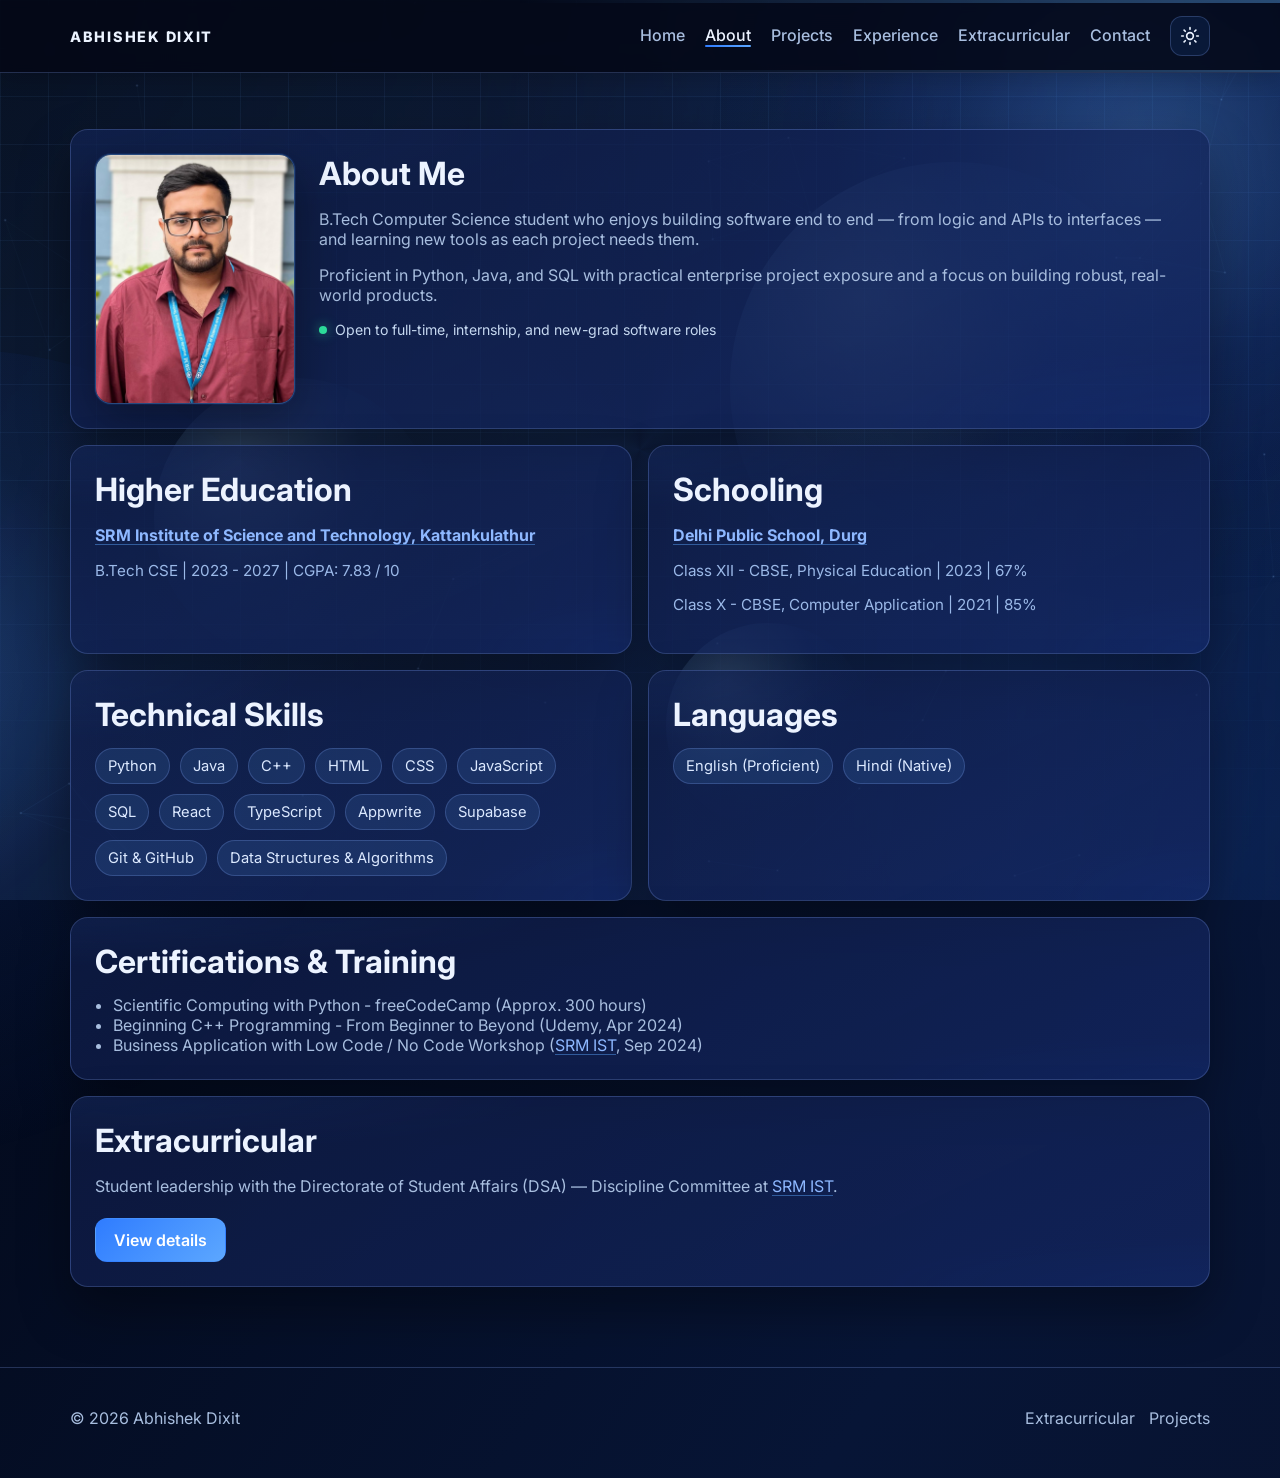
==== about.html @ 919ab6fd "Initial commit: portfolio site" ====
<!DOCTYPE html>
<html lang="en" data-theme="dark">
  <head>
    <meta charset="UTF-8" />
    <meta name="viewport" content="width=device-width, initial-scale=1.0" />
    <title>ABHISHEK DIXIT</title>
    <link rel="preconnect" href="https://fonts.googleapis.com" />
    <link rel="preconnect" href="https://fonts.gstatic.com" crossorigin />
    <link
      href="https://fonts.googleapis.com/css2?family=Inter:wght@400;500;600;700;800&display=swap"
      rel="stylesheet"
    />
    <link rel="stylesheet" href="styles.css" />
    <script>
      (function () {
        try {
          var t = localStorage.getItem("portfolio-theme");
          if (t === "light" || t === "dark") {
            document.documentElement.setAttribute("data-theme", t);
          } else {
            document.documentElement.setAttribute("data-theme", "dark");
          }
        } catch (e) {
          document.documentElement.setAttribute("data-theme", "dark");
        }
      })();
    </script>
  </head>
  <body>
    <div class="fx-backdrop" id="fxBackdrop" aria-hidden="true">
      <div class="fx-aurora" aria-hidden="true"></div>
      <div class="fx-mesh-conic" aria-hidden="true"></div>
      <div class="fx-orb-decor fx-orb-decor--1" aria-hidden="true"></div>
      <div class="fx-orb-decor fx-orb-decor--2" aria-hidden="true"></div>
      <div class="fx-orb-decor fx-orb-decor--3" aria-hidden="true"></div>
      <canvas class="fx-canvas" id="fxCanvas" width="1" height="1"></canvas>
    </div>
    <header class="site-header">
      <div class="container nav-wrap">
        <a class="brand" href="index.html">ABHISHEK DIXIT</a>
        <nav class="nav" id="navMenu">
          <a href="index.html">Home</a>
          <a class="active" href="about.html">About</a>
          <a href="projects.html">Projects</a>
          <a href="experience.html">Experience</a>
          <a href="extracurricular.html">Extracurricular</a>
          <a href="contact.html">Contact</a>
        </nav>
        <div class="header-end">
          <button
            class="theme-toggle"
            id="themeToggle"
            type="button"
            title="Light or dark theme"
            aria-label="Switch to light mode"
          >
            <span class="theme-icon theme-icon--sun" aria-hidden="true"
              ><svg
                width="20"
                height="20"
                viewBox="0 0 24 24"
                fill="none"
                stroke="currentColor"
                stroke-width="2"
                stroke-linecap="round"
                stroke-linejoin="round"
              >
                <circle cx="12" cy="12" r="4" />
                <path
                  d="M12 2v2M12 20v2M4.93 4.93l1.41 1.41M17.66 17.66l1.41 1.41M2 12h2M20 12h2M4.93 19.07l1.41-1.41M17.66 6.34l1.41-1.41"
                />
              </svg
            ></span>
            <span class="theme-icon theme-icon--moon" aria-hidden="true"
              ><svg
                width="20"
                height="20"
                viewBox="0 0 24 24"
                fill="none"
                stroke="currentColor"
                stroke-width="2"
                stroke-linecap="round"
                stroke-linejoin="round"
              >
                <path d="M21 12.79A9 9 0 1 1 11.21 3 7 7 0 0 0 21 12.79z" />
              </svg
            ></span>
          </button>
          <button class="menu-toggle" id="menuToggle" aria-label="Toggle navigation">
            <span></span><span></span><span></span>
          </button>
        </div>
      </div>
    </header>

    <main class="page">
      <section class="container stack">
        <article class="card about-lead">
          <div class="about-with-photo">
            <div class="profile-wrap" title="Abhishek Dixit">
              <img
                src="profile.jpg"
                width="400"
                height="480"
                alt="Abhishek Dixit — B.Tech CSE, SRM IST"
                class="profile-photo"
                loading="lazy"
                decoding="async"
              />
            </div>
            <div>
              <h1 class="section-title">About Me</h1>
              <p class="muted">
                B.Tech Computer Science student who enjoys building software end to end — from
                logic and APIs to interfaces — and learning new tools as each project needs them.
              </p>
              <p class="muted">
                Proficient in Python, Java, and SQL with practical enterprise project
                exposure and a focus on building robust, real-world products.
              </p>
              <p class="status-line status-line--spaced">
                <span class="status-dot" aria-hidden="true"></span>
                Open to full-time, internship, and new-grad software roles
              </p>
            </div>
          </div>
        </article>

        <div class="grid-2">
          <article class="card">
            <h2 class="section-title">Higher Education</h2>
            <p>
              <strong>
                <a
                  class="ext-link"
                  href="https://www.srmist.edu.in/"
                  target="_blank"
                  rel="noopener noreferrer"
                  >SRM Institute of Science and Technology, Kattankulathur</a
                >
              </strong>
            </p>
            <p class="meta">B.Tech CSE | 2023 - 2027 | CGPA: 7.83 / 10</p>
          </article>

          <article class="card">
            <h2 class="section-title">Schooling</h2>
            <p>
              <strong>
                <a
                  class="ext-link"
                  href="https://www.dpsdurg.edu.in/"
                  target="_blank"
                  rel="noopener noreferrer"
                  >Delhi Public School, Durg</a
                >
              </strong>
            </p>
            <p class="meta">Class XII - CBSE, Physical Education | 2023 | 67%</p>
            <p class="meta">Class X - CBSE, Computer Application | 2021 | 85%</p>
          </article>
        </div>

        <div class="grid-2">
          <article class="card">
            <h2 class="section-title">Technical Skills</h2>
            <div class="chip-row">
              <span class="chip">Python</span>
              <span class="chip">Java</span>
              <span class="chip">C++</span>
              <span class="chip">HTML</span>
              <span class="chip">CSS</span>
              <span class="chip">JavaScript</span>
              <span class="chip">SQL</span>
              <span class="chip">React</span>
              <span class="chip">TypeScript</span>
              <span class="chip">Appwrite</span>
              <span class="chip">Supabase</span>
              <span class="chip">Git & GitHub</span>
              <span class="chip">Data Structures & Algorithms</span>
            </div>
          </article>

          <article class="card">
            <h2 class="section-title">Languages</h2>
            <div class="chip-row">
              <span class="chip">English (Proficient)</span>
              <span class="chip">Hindi (Native)</span>
            </div>
          </article>
        </div>

        <article class="card">
          <h2 class="section-title">Certifications & Training</h2>
          <ul class="list">
            <li>Scientific Computing with Python - freeCodeCamp (Approx. 300 hours)</li>
            <li>Beginning C++ Programming - From Beginner to Beyond (Udemy, Apr 2024)</li>
            <li>
              Business Application with Low Code / No Code Workshop (<a
                class="ext-link"
                href="https://www.srmist.edu.in/"
                target="_blank"
                rel="noopener noreferrer"
                >SRM IST</a
              >, Sep 2024)
            </li>
          </ul>
        </article>

        <article class="card">
          <h2 class="section-title">Extracurricular</h2>
          <p class="muted">
            Student leadership with the Directorate of Student Affairs (DSA) — Discipline Committee at
            <a
              class="ext-link"
              href="https://www.srmist.edu.in/"
              target="_blank"
              rel="noopener noreferrer"
              >SRM IST</a
            >.
          </p>
          <div class="cta">
            <a class="btn btn-primary" href="extracurricular.html">View details</a>
          </div>
        </article>
      </section>
    </main>

    <footer class="site-footer">
      <div class="container footer-wrap">
        <p class="muted">© <span id="year"></span> Abhishek Dixit</p>
        <div class="footer-links">
          <a href="extracurricular.html">Extracurricular</a>
          <a href="projects.html">Projects</a>
        </div>
      </div>
    </footer>
    <script src="script.js"></script>
  </body>
</html>
---- styles.css ----
:root {
  color-scheme: dark;
  --bg: #040816;
  --bg-2: #08112b;
  --surface: rgba(15, 28, 70, 0.7);
  --surface-2: rgba(21, 40, 100, 0.72);
  --primary: #2f7cff;
  --primary-2: #5ca7ff;
  --text: #ecf3ff;
  --muted: #a8bedf;
  --line: rgba(137, 170, 255, 0.24);
  --shadow: 0 24px 50px rgba(0, 0, 0, 0.35);
  /* Opaque enough that we can use a lighter backdrop blur (cheaper while scrolling) */
  --header-bg: rgba(4, 8, 22, 0.86);
  --nav-menu-bg: rgba(7, 14, 35, 0.98);
  --input-bg: rgba(7, 15, 36, 0.75);
  --ext-link: #8eb8ff;
  --ext-link-hover: #d0e4ff;
  --btn-ghost: #dbe8ff;
}

* {
  box-sizing: border-box;
}

html,
body {
  margin: 0;
  padding: 0;
}

html {
  min-height: 100%;
  background: linear-gradient(
    125deg,
    #01040e,
    #071536,
    #0a0f24,
    #0e2a5c,
    #06081a,
    #0c1f4a
  );
  background-size: 400% 400%;
  animation: bgGradientFlow 20s ease-in-out infinite;
  transition: background 0.45s ease, background-size 0.45s ease;
}

@keyframes bgGradientFlow {
  0%,
  100% {
    background-position: 0% 30%;
  }
  25% {
    background-position: 100% 50%;
  }
  50% {
    background-position: 80% 100%;
  }
  75% {
    background-position: 20% 0%;
  }
}

/* Secondary floating “light” — bottom / left (deep space glow) */
html::before {
  content: "";
  position: fixed;
  width: min(95vw, 820px);
  height: min(95vw, 820px);
  left: -35%;
  bottom: -30%;
  border-radius: 50%;
  background: radial-gradient(
    circle at 40% 40%,
    rgba(64, 140, 255, 0.35) 0%,
    rgba(30, 80, 200, 0.1) 35%,
    transparent 70%
  );
  pointer-events: none;
  z-index: 0;
  animation: floatBlobA 19s ease-in-out infinite, blobPulseA 6s ease-in-out infinite;
}

@keyframes floatBlobA {
  0%,
  100% {
    transform: translate(0, 0) scale(1);
  }
  50% {
    transform: translate(6%, -5%) scale(1.08);
  }
}

@keyframes blobPulseA {
  0%,
  100% {
    opacity: 0.9;
  }
  50% {
    opacity: 1;
  }
}

/* Thin animated accent line (tech / “energy” pass) */
html::after {
  content: "";
  position: fixed;
  left: 0;
  right: 0;
  top: 0;
  height: 3px;
  z-index: 0;
  pointer-events: none;
  background: linear-gradient(
    90deg,
    transparent 0%,
    rgba(92, 167, 255, 0) 20%,
    rgba(100, 180, 255, 0.55) 50%,
    rgba(92, 167, 255, 0) 80%,
    transparent 100%
  );
  background-size: 200% 100%;
  animation: energySweep 4.5s ease-in-out infinite;
  opacity: 0.7;
  filter: blur(0.5px);
}

@keyframes energySweep {
  0%,
  100% {
    background-position: 200% 0;
    opacity: 0.3;
  }
  50% {
    background-position: -200% 0;
    opacity: 0.85;
  }
}

body {
  position: relative;
  z-index: 0;
  font-family: Inter, -apple-system, BlinkMacSystemFont, "Segoe UI", sans-serif;
  color: var(--text);
  /* Transparent so <html> gradient + orbs read through */
  background: transparent;
  min-height: 100vh;
  overflow-x: hidden;
}

/* —— Advanced background stack (under content) —— */
.fx-backdrop {
  --parallax-x: 0;
  --parallax-y: 0;
  position: fixed;
  inset: 0;
  z-index: 0;
  pointer-events: none;
  overflow: hidden;
  contain: strict;
  transform: translate3d(0, 0, 0);
}

/* Slow rotating conic “radar / mesh” */
.fx-mesh-conic {
  position: absolute;
  inset: -30%;
  background: conic-gradient(
    from 0deg at 50% 50%,
    transparent 0deg,
    rgba(50, 120, 255, 0.04) 40deg,
    transparent 80deg,
    rgba(30, 90, 200, 0.06) 120deg,
    transparent 200deg,
    rgba(60, 140, 255, 0.05) 280deg,
    transparent 360deg
  );
  animation: conicMeshSpin 32s linear infinite, meshOpacity 12s ease-in-out infinite;
  filter: blur(0.5px);
  mix-blend-mode: screen;
  transform: translate(
      calc(var(--parallax-x, 0) * 22px),
      calc(var(--parallax-y, 0) * 16px)
    )
    rotate(0deg);
  transform-origin: 50% 50%;
}

@keyframes conicMeshSpin {
  0% {
    transform: translate(
        calc(var(--parallax-x, 0) * 22px),
        calc(var(--parallax-y, 0) * 16px)
      )
      rotate(0deg);
  }
  100% {
    transform: translate(
        calc(var(--parallax-x, 0) * 22px),
        calc(var(--parallax-y, 0) * 16px)
      )
      rotate(360deg);
  }
}

@keyframes meshOpacity {
  0%,
  100% {
    opacity: 0.55;
  }
  50% {
    opacity: 0.9;
  }
}

/* Wavy “aurora” bands (multi-layer) */
.fx-aurora {
  position: absolute;
  inset: -5%;
  background: linear-gradient(
      95deg,
      transparent 0%,
      rgba(20, 60, 150, 0) 20%,
      rgba(50, 110, 255, 0.12) 40%,
      rgba(20, 90, 220, 0.08) 50%,
      rgba(30, 100, 200, 0) 80%,
      transparent 100%
    ),
    linear-gradient(
      -60deg,
      rgba(0, 40, 100, 0) 0%,
      rgba(100, 160, 255, 0.1) 45%,
      rgba(0, 0, 0, 0) 100%
    );
  background-size: 200% 200%, 150% 150%;
  background-position: 0% 50%, 100% 50%;
  mix-blend-mode: screen;
  filter: blur(1.2px);
  transform: translate(
    calc(var(--parallax-x, 0) * 14px),
    calc(var(--parallax-y, 0) * 20px)
  );
  animation: auroraWaves 20s ease-in-out infinite, auroraBreathe 12s ease-in-out infinite;
}

@keyframes auroraWaves {
  0%,
  100% {
    background-position: 0% 40%, 100% 60%;
    opacity: 0.35;
  }
  33% {
    background-position: 80% 20%, 20% 80%;
    opacity: 0.7;
  }
  66% {
    background-position: 15% 75%, 90% 25%;
    opacity: 0.5;
  }
}

@keyframes auroraBreathe {
  0%,
  100% {
    filter: blur(1.1px) hue-rotate(0deg);
  }
  50% {
    filter: blur(1.5px) hue-rotate(6deg);
  }
}

/* Extra floating orbs (decoration, independent timing) */
.fx-orb-decor {
  position: absolute;
  border-radius: 50%;
  background: radial-gradient(
    circle at 30% 30%,
    rgba(150, 200, 255, 0.25) 0%,
    rgba(50, 100, 200, 0.06) 45%,
    transparent 70%
  );
  filter: blur(0.3px);
  mix-blend-mode: screen;
}

.fx-orb-decor--1 {
  width: 35vmax;
  height: 35vmax;
  right: 8%;
  top: 18%;
  animation: orb1Path 18s ease-in-out infinite, orb1Pulse 5s ease-in-out infinite;
}

.fx-orb-decor--2 {
  width: 22vmax;
  height: 22vmax;
  left: 12%;
  top: 42%;
  animation: orb2Path 24s ease-in-out infinite reverse, orb1Pulse 7s ease-in-out infinite 0.5s;
}

.fx-orb-decor--3 {
  width: 16vmax;
  height: 16vmax;
  right: 32%;
  bottom: 8%;
  animation: orb3Path 20s ease-in-out infinite, orb1Pulse 4.5s ease-in-out infinite 1s;
}

@keyframes orb1Path {
  0%,
  100% {
    transform: translate(
        calc(var(--parallax-x, 0) * 25px + 0px),
        calc(var(--parallax-y, 0) * 18px + 0px)
      )
      scale(1);
  }
  25% {
    transform: translate(
        calc(var(--parallax-x, 0) * 25px + 4%),
        calc(var(--parallax-y, 0) * 18px + -2%)
      )
      scale(1.04);
  }
  50% {
    transform: translate(
        calc(var(--parallax-x, 0) * 25px + 2%),
        calc(var(--parallax-y, 0) * 18px + 3%)
      )
      scale(0.97);
  }
  75% {
    transform: translate(
        calc(var(--parallax-x, 0) * 25px + -3%),
        calc(var(--parallax-y, 0) * 18px + 1%)
      )
      scale(1.02);
  }
}

@keyframes orb2Path {
  0%,
  100% {
    transform: translate(
        calc(var(--parallax-x, 0) * 20px + 0px),
        calc(var(--parallax-y, 0) * 15px + 0px)
      );
  }
  50% {
    transform: translate(
        calc(var(--parallax-x, 0) * 20px + 5%),
        calc(var(--parallax-y, 0) * 15px + 4%)
      );
  }
}

@keyframes orb3Path {
  0%,
  100% {
    transform: translate(
        calc(var(--parallax-x, 0) * 16px + 0px),
        calc(var(--parallax-y, 0) * 20px + 0px)
      );
  }
  33% {
    transform: translate(
        calc(var(--parallax-x, 0) * 16px - 2%),
        calc(var(--parallax-y, 0) * 20px - 2%)
      );
  }
  66% {
    transform: translate(
        calc(var(--parallax-x, 0) * 16px + 1%),
        calc(var(--parallax-y, 0) * 20px + 2%)
      );
  }
}

@keyframes orb1Pulse {
  0%,
  100% {
    opacity: 0.55;
  }
  50% {
    opacity: 0.9;
  }
}

/* Canvas: particle network (driven by JS) */
.fx-canvas {
  position: absolute;
  inset: 0;
  width: 100%;
  height: 100%;
  z-index: 1;
  opacity: 0.5;
  mix-blend-mode: screen;
  transform: translateZ(0);
}

/* Moving technical grid (visible drift) */
body::before {
  content: "";
  position: fixed;
  inset: 0;
  background-image: linear-gradient(rgba(100, 170, 255, 0.07) 1px, transparent 1px),
    linear-gradient(90deg, rgba(100, 170, 255, 0.07) 1px, transparent 1px);
  background-size: 48px 48px;
  background-position: 0 0, 0 0;
  mask-image: linear-gradient(180deg, #000 0%, rgba(0, 0, 0, 0.85) 50%, transparent 100%);
  pointer-events: none;
  z-index: 0;
  animation: gridDrift 30s linear infinite;
}

@keyframes gridDrift {
  0% {
    background-position: 0 0, 0 0;
  }
  100% {
    background-position: 48px 48px, 48px 48px;
  }
}

/* Top-right “studio” light — stronger, slower float */
body::after {
  content: "";
  position: fixed;
  width: min(100vmin, 920px);
  height: min(100vmin, 920px);
  border-radius: 50%;
  background: radial-gradient(
    circle,
    rgba(100, 170, 255, 0.28) 0%,
    rgba(50, 100, 200, 0.12) 32%,
    rgba(20, 40, 100, 0.04) 50%,
    transparent 70%
  );
  top: -32%;
  right: -25%;
  pointer-events: none;
  z-index: 0;
  animation: topRightGlow 22s ease-in-out infinite;
}

/* Single keyframe: movement + scale + light color drift (no transform conflict) */
@keyframes topRightGlow {
  0%,
  100% {
    transform: translate(0, 0) scale(1) rotate(0deg);
    filter: blur(0) hue-rotate(0deg);
  }
  35% {
    transform: translate(-4%, 3%) scale(1.05) rotate(0.8deg);
    filter: blur(0.5px) hue-rotate(4deg);
  }
  70% {
    transform: translate(2%, -2%) scale(0.97) rotate(-0.4deg);
    filter: blur(0) hue-rotate(-2deg);
  }
}

a {
  color: inherit;
  text-decoration: none;
}

a.ext-link {
  color: var(--ext-link);
  text-decoration: underline;
  text-decoration-color: rgba(92, 167, 255, 0.45);
  text-underline-offset: 3px;
  text-decoration-thickness: 1px;
  transition: color 0.2s ease, text-decoration-color 0.2s ease, box-shadow 0.2s ease;
  border-radius: 2px;
}

a.ext-link:hover {
  color: var(--ext-link-hover);
  text-decoration-color: rgba(120, 190, 255, 0.85);
  box-shadow: 0 0 20px rgba(47, 124, 255, 0.15);
}

a.ext-link:focus-visible {
  outline: 2px solid var(--primary-2);
  outline-offset: 2px;
}

.container {
  position: relative;
  z-index: 1;
  width: min(1140px, 92%);
  margin: 0 auto;
}

.site-header {
  position: sticky;
  top: 0;
  z-index: 100;
  background: var(--header-bg);
  -webkit-backdrop-filter: blur(6px) saturate(1.1);
  backdrop-filter: blur(6px) saturate(1.1);
  border-bottom: 1px solid var(--line);
  box-shadow: 0 4px 24px rgba(0, 0, 0, 0.2);
  overflow: hidden;
}

.site-header::after {
  content: "";
  position: absolute;
  left: 0;
  right: 0;
  bottom: 0;
  height: 2px;
  pointer-events: none;
  background: linear-gradient(
    90deg,
    transparent,
    rgba(92, 167, 255, 0),
    rgba(100, 180, 255, 0.5),
    rgba(92, 167, 255, 0),
    transparent
  );
  background-size: 200% 100%;
  background-position: 0% 0;
  animation: headerEdgeSweep 5.2s ease-in-out infinite, headerEdgeTwinkle 3.5s ease-in-out infinite;
  opacity: 0.7;
  filter: blur(0.35px);
}

@keyframes headerEdgeSweep {
  0%,
  100% {
    background-position: 120% 0;
  }
  50% {
    background-position: -120% 0;
  }
}

@keyframes headerEdgeTwinkle {
  0%,
  100% {
    opacity: 0.35;
  }
  50% {
    opacity: 0.9;
  }
}

.nav-wrap {
  min-height: 72px;
  display: flex;
  align-items: center;
  justify-content: space-between;
  gap: 16px;
  position: relative;
  z-index: 1;
}

.header-end {
  display: flex;
  align-items: center;
  gap: 4px;
  flex-shrink: 0;
}

.brand {
  font-weight: 800;
  letter-spacing: 0.12em;
  font-size: 0.9rem;
}

.brand span {
  color: var(--primary-2);
}

.nav {
  display: flex;
  align-items: center;
  gap: 20px;
  flex: 1;
  min-width: 0;
  justify-content: flex-end;
  margin-right: 4px;
}

.nav a {
  position: relative;
  color: var(--muted);
  font-weight: 500;
  padding-bottom: 2px;
  transition: color 0.25s ease;
}

.nav a::after {
  content: "";
  position: absolute;
  left: 0;
  right: 0;
  bottom: 0;
  height: 2px;
  border-radius: 1px;
  background: linear-gradient(90deg, var(--primary), var(--primary-2));
  transform: scaleX(0);
  transform-origin: left;
  transition: transform 0.3s ease;
}

.nav a:hover,
.nav a.active {
  color: var(--text);
}

.nav a:hover::after,
.nav a.active::after {
  transform: scaleX(1);
}

.theme-toggle {
  display: flex;
  align-items: center;
  justify-content: center;
  width: 40px;
  height: 40px;
  padding: 0;
  border: 1px solid var(--line);
  border-radius: 12px;
  background: rgba(47, 124, 255, 0.1);
  color: var(--text);
  cursor: pointer;
  transition: transform 0.35s cubic-bezier(0.22, 1, 0.36, 1), border-color 0.2s ease,
    background 0.2s ease, box-shadow 0.2s ease;
  box-shadow: 0 0 0 0 rgba(47, 124, 255, 0);
  animation: themeHalo 5s ease-in-out infinite;
}

.theme-toggle:hover {
  border-color: rgba(92, 167, 255, 0.5);
  background: rgba(47, 124, 255, 0.2);
  transform: rotate(12deg) scale(1.04);
  box-shadow: 0 0 24px rgba(47, 124, 255, 0.18);
}

.theme-toggle:focus-visible {
  outline: 2px solid var(--primary-2);
  outline-offset: 2px;
}

.theme-toggle--spin {
  animation: themeHalo 5s ease-in-out infinite, themeClickSpin 0.45s ease;
}

@keyframes themeHalo {
  0%,
  100% {
    box-shadow: 0 0 0 0 rgba(47, 124, 255, 0.08);
  }
  50% {
    box-shadow: 0 0 20px 2px rgba(47, 124, 255, 0.2);
  }
}

@keyframes themeClickSpin {
  from {
    transform: rotate(0deg) scale(1.05);
  }
  to {
    transform: rotate(360deg) scale(1);
  }
}

.theme-icon {
  display: flex;
  line-height: 0;
  transition: transform 0.2s ease;
}

html[data-theme="dark"] .theme-icon--moon,
html[data-theme="light"] .theme-icon--sun {
  display: none;
}

html[data-theme="dark"] .theme-icon--sun,
html[data-theme="light"] .theme-icon--moon {
  display: flex;
}

.menu-toggle {
  display: none;
  border: 0;
  background: transparent;
  padding: 4px;
  cursor: pointer;
}

.menu-toggle span {
  display: block;
  width: 22px;
  height: 2px;
  margin: 4px 0;
  background: var(--text);
}

.btn {
  border: 1px solid transparent;
  border-radius: 12px;
  padding: 11px 18px;
  display: inline-flex;
  align-items: center;
  justify-content: center;
  font-weight: 600;
  transition: transform 0.2s ease, background 0.2s ease, border-color 0.2s ease;
}

.btn:hover {
  transform: translateY(-1px);
}

.btn-primary {
  position: relative;
  overflow: hidden;
  background: linear-gradient(135deg, var(--primary), var(--primary-2));
  color: #fff;
}

.btn-primary::after {
  content: "";
  position: absolute;
  inset: 0;
  background: linear-gradient(110deg, transparent 0%, rgba(255, 255, 255, 0.18) 50%, transparent 100%);
  transform: translateX(-100%);
  transition: transform 0.55s ease;
}

.btn-primary:hover::after {
  transform: translateX(100%);
}

.btn-primary:hover {
  filter: brightness(1.06);
}

.btn-ghost {
  border-color: var(--line);
  color: var(--btn-ghost);
  background: rgba(61, 108, 224, 0.1);
}

.btn-ghost:hover {
  border-color: #84b0ff;
}

.page {
  position: relative;
  z-index: 1;
  padding: 56px 0 80px;
  animation: pageEnter 0.8s cubic-bezier(0.22, 1, 0.36, 1) both;
}

@keyframes pageEnter {
  from {
    opacity: 0;
    transform: translateY(12px);
  }
  to {
    opacity: 1;
    transform: translateY(0);
  }
}

.hero {
  display: grid;
  grid-template-columns: 1.2fr 0.8fr;
  gap: 24px;
  align-items: stretch;
}

.card {
  position: relative;
  background: linear-gradient(155deg, var(--surface), var(--surface-2));
  border: 1px solid var(--line);
  border-radius: 18px;
  box-shadow: var(--shadow);
  padding: 24px;
  transition: transform 0.3s ease, box-shadow 0.3s ease, border-color 0.3s ease;
  isolation: isolate;
}

/* Moving inner light (layered, reads as “shimmer / depth” over time) */
.card::after {
  content: "";
  position: absolute;
  inset: 0;
  border-radius: inherit;
  z-index: 0;
  pointer-events: none;
  background: radial-gradient(ellipse 70% 50% at 0% 0%, rgba(100, 170, 255, 0.2), transparent 60%),
    radial-gradient(ellipse 55% 50% at 100% 100%, rgba(47, 124, 255, 0.12), transparent 55%);
  opacity: 0.55;
  mix-blend-mode: soft-light;
  animation: cardMood 16s ease-in-out infinite;
}

.card > * {
  position: relative;
  z-index: 1;
}

@keyframes cardMood {
  0%,
  100% {
    opacity: 0.3;
    transform: translate(0, 0) scale(1);
  }
  25% {
    opacity: 0.55;
    transform: translate(1.5%, -0.5%) scale(1.01);
  }
  50% {
    opacity: 0.45;
    transform: translate(-0.5%, 1.5%) scale(1.02);
  }
  75% {
    opacity: 0.5;
    transform: translate(1%, 0.5%) scale(1.01);
  }
}

.card:hover {
  transform: translateY(-2px);
  border-color: rgba(92, 167, 255, 0.45);
  box-shadow: var(--shadow), 0 0 40px rgba(47, 124, 255, 0.08);
}

.card-hero {
  overflow: hidden;
}

.hero-with-photo {
  position: relative;
  z-index: 1;
  display: grid;
  grid-template-columns: minmax(150px, 220px) 1fr;
  gap: 1.5rem;
  align-items: start;
}

.hero-text h1 {
  font-size: clamp(2.1rem, 4.8vw, 3.5rem);
  line-height: 1.1;
  margin: 10px 0 14px;
}

.profile-wrap {
  position: relative;
  width: 100%;
  max-width: 220px;
  margin: 0;
  border-radius: 16px;
  overflow: hidden;
  border: 1px solid rgba(92, 167, 255, 0.35);
  box-shadow: 0 16px 48px rgba(0, 0, 0, 0.35), 0 0 0 1px rgba(47, 124, 255, 0.12);
  aspect-ratio: 4 / 5;
  background: rgba(0, 0, 0, 0.2);
}

.profile-wrap--hero {
  max-width: 200px;
}

.profile-photo {
  width: 100%;
  height: 100%;
  object-fit: cover;
  object-position: 50% 12%;
  display: block;
}

.about-with-photo {
  display: grid;
  grid-template-columns: minmax(150px, 200px) 1fr;
  gap: 1.5rem;
  align-items: start;
}

.about-lead .section-title {
  margin-top: 0;
}

.card-hero::after {
  content: "";
  position: absolute;
  width: 200px;
  height: 200px;
  right: -40px;
  top: -40px;
  background: radial-gradient(circle, rgba(47, 124, 255, 0.2) 0%, transparent 70%);
  pointer-events: none;
}

.featured-project {
  border-color: rgba(92, 167, 255, 0.8);
  background: linear-gradient(145deg, rgba(26, 54, 131, 0.9), rgba(27, 65, 155, 0.72));
}

.project-tag {
  display: inline-block;
  margin: 0 0 10px;
  padding: 6px 10px;
  border-radius: 999px;
  font-size: 0.8rem;
  font-weight: 700;
  letter-spacing: 0.4px;
  text-transform: uppercase;
  color: #dff0ff;
  background: rgba(92, 167, 255, 0.25);
  border: 1px solid rgba(190, 221, 255, 0.35);
}

.eyebrow {
  color: #9cc2ff;
  font-weight: 600;
  letter-spacing: 0.3px;
}

.status-line {
  display: flex;
  align-items: center;
  gap: 8px;
  font-size: 0.88rem;
  color: #c5d8f0;
  margin: 0 0 6px;
}

.status-line--spaced {
  margin-top: 1rem;
}

.status-dot {
  width: 8px;
  height: 8px;
  border-radius: 50%;
  background: #2fe4a0;
  box-shadow: 0 0 12px rgba(47, 228, 160, 0.6);
  animation: pulseDot 2.2s ease-in-out infinite;
}

@keyframes pulseDot {
  0%,
  100% {
    opacity: 1;
  }
  50% {
    opacity: 0.55;
  }
}

.code-snippet {
  font-family: ui-monospace, "SF Mono", Menlo, Consolas, monospace;
  font-size: clamp(0.7rem, 1.5vw, 0.8rem);
  line-height: 1.5;
  padding: 12px 14px;
  margin: 0 0 12px;
  border-radius: 10px;
  background: rgba(0, 0, 0, 0.35);
  border: 1px solid rgba(92, 167, 255, 0.2);
  color: #b8d4ff;
}

.code-muted {
  color: #6b8ab8;
  font-size: 0.75em;
}

.code-kw {
  color: #7ab8ff;
}

.code-name {
  color: #9fe7ff;
}

.code-str {
  color: #8fd9a8;
}

.muted {
  color: var(--muted);
}

.cta {
  display: flex;
  flex-wrap: wrap;
  gap: 12px;
  margin-top: 22px;
}

.stats {
  list-style: none;
  padding: 0;
  margin: 18px 0 0;
  display: grid;
  gap: 10px;
}

.stats li {
  border: 1px solid var(--line);
  border-radius: 12px;
  padding: 10px 12px;
  background: rgba(32, 57, 132, 0.3);
}

.stats li a {
  color: #9cc2ff;
  text-decoration: underline;
  text-underline-offset: 3px;
}

.section-title {
  font-size: clamp(1.6rem, 3.2vw, 2rem);
  margin: 0 0 14px;
}

.grid-2 {
  display: grid;
  grid-template-columns: repeat(2, minmax(0, 1fr));
  gap: 16px;
}

.grid-3 {
  display: grid;
  grid-template-columns: repeat(3, minmax(0, 1fr));
  gap: 16px;
}

.chip-row {
  display: flex;
  flex-wrap: wrap;
  gap: 10px;
}

.chip {
  border: 1px solid var(--line);
  border-radius: 999px;
  padding: 8px 12px;
  background: rgba(92, 167, 255, 0.13);
  color: #dce9ff;
  font-size: 0.92rem;
}

.stack {
  display: grid;
  gap: 16px;
}

.meta {
  color: #9bb9e8;
  font-size: 0.95rem;
}

.list {
  margin: 10px 0 0;
  padding-left: 18px;
  color: var(--muted);
}

.contact-grid {
  display: grid;
  grid-template-columns: 1fr 1fr;
  gap: 16px;
}

.form-success {
  margin: 0 0 16px;
  padding: 12px 14px;
  border-radius: 10px;
  background: rgba(32, 180, 120, 0.12);
  border: 1px solid rgba(80, 220, 160, 0.35);
  color: #b8f5dd;
  font-size: 0.95rem;
}

label {
  display: block;
  font-weight: 600;
  margin-bottom: 6px;
}

input,
textarea {
  width: 100%;
  border: 1px solid var(--line);
  background: rgba(7, 15, 36, 0.75);
  color: var(--text);
  border-radius: 10px;
  padding: 10px 12px;
  font: inherit;
  margin-bottom: 12px;
}

.site-footer {
  position: relative;
  z-index: 1;
  border-top: 1px solid var(--line);
  padding: 24px 0 34px;
}

.footer-wrap {
  display: flex;
  align-items: center;
  justify-content: space-between;
  gap: 12px;
  flex-wrap: wrap;
}

.footer-links {
  display: flex;
  gap: 14px;
  color: var(--muted);
}

.reveal-prep {
  opacity: 0;
  transform: translateY(28px);
  transition: opacity 0.65s cubic-bezier(0.22, 1, 0.36, 1),
    transform 0.65s cubic-bezier(0.22, 1, 0.36, 1);
}

.reveal-prep.reveal-in {
  opacity: 1;
  transform: translateY(0);
}

/* —— Light theme (toggle + localStorage; default dark) —— */
html[data-theme="light"] {
  color-scheme: light;
  --bg: #f1f5f9;
  --bg-2: #e2e8f0;
  --surface: rgba(255, 255, 255, 0.86);
  --surface-2: rgba(241, 245, 255, 0.95);
  --primary: #2563eb;
  --primary-2: #3b82f6;
  --text: #0f172a;
  --muted: #475569;
  --line: rgba(15, 23, 42, 0.12);
  --shadow: 0 20px 50px rgba(15, 23, 42, 0.1);
  --header-bg: rgba(255, 255, 255, 0.92);
  --nav-menu-bg: rgba(255, 255, 255, 0.98);
  --input-bg: rgba(255, 255, 255, 0.95);
  --ext-link: #1d4ed8;
  --ext-link-hover: #1e40af;
  --btn-ghost: #1e3a5f;
  background: linear-gradient(
    125deg,
    #f8fafc,
    #e8f0ff,
    #f0f4ff,
    #e2eafc,
    #f8fafc,
    #eff6ff
  );
  background-size: 400% 400%;
  animation: bgGradientFlowLight 24s ease-in-out infinite;
}

@keyframes bgGradientFlowLight {
  0%,
  100% {
    background-position: 0% 30%;
  }
  25% {
    background-position: 100% 45%;
  }
  50% {
    background-position: 85% 100%;
  }
  75% {
    background-position: 10% 5%;
  }
}

html[data-theme="light"]::before {
  background: radial-gradient(
    circle at 40% 40%,
    rgba(100, 160, 255, 0.2) 0%,
    rgba(80, 120, 220, 0.08) 35%,
    transparent 70%
  );
  animation: floatBlobA 19s ease-in-out infinite, blobPulseA 6s ease-in-out infinite;
  opacity: 0.7;
}

html[data-theme="light"]::after {
  background: linear-gradient(
    90deg,
    transparent 0%,
    rgba(37, 99, 235, 0) 20%,
    rgba(59, 130, 246, 0.4) 50%,
    rgba(37, 99, 235, 0) 80%,
    transparent 100%
  );
  opacity: 0.5;
}

html[data-theme="light"] body::before {
  background-image: linear-gradient(rgba(37, 99, 235, 0.06) 1px, transparent 1px),
    linear-gradient(90deg, rgba(37, 99, 235, 0.06) 1px, transparent 1px);
}

html[data-theme="light"] body::after {
  background: radial-gradient(
    circle,
    rgba(100, 160, 255, 0.22) 0%,
    rgba(80, 130, 255, 0.1) 32%,
    rgba(200, 220, 255, 0.06) 50%,
    transparent 70%
  );
}

html[data-theme="light"] .fx-aurora {
  mix-blend-mode: normal;
  opacity: 0.5;
  animation: auroraWaves 20s ease-in-out infinite, auroraBreathe 12s ease-in-out infinite;
}

html[data-theme="light"] .fx-mesh-conic {
  mix-blend-mode: normal;
  opacity: 0.4;
  filter: blur(0.8px);
}

html[data-theme="light"] .fx-orb-decor {
  mix-blend-mode: normal;
  opacity: 0.55;
}

html[data-theme="light"] .fx-canvas {
  mix-blend-mode: multiply;
  opacity: 0.28;
}

html[data-theme="light"] a.ext-link {
  text-decoration-color: rgba(29, 78, 216, 0.35);
}

html[data-theme="light"] a.ext-link:hover {
  text-decoration-color: rgba(30, 64, 175, 0.65);
  box-shadow: 0 0 18px rgba(37, 99, 235, 0.1);
}

html[data-theme="light"] .menu-toggle span {
  background: var(--text);
}

html[data-theme="light"] .theme-toggle {
  background: rgba(37, 99, 235, 0.08);
  color: var(--text);
  animation: themeHalo 5.5s ease-in-out infinite;
}

html[data-theme="light"] .card::after {
  background: radial-gradient(ellipse 70% 50% at 0% 0%, rgba(59, 130, 246, 0.2), transparent 60%),
    radial-gradient(ellipse 55% 50% at 100% 100%, rgba(37, 99, 235, 0.1), transparent 55%);
  mix-blend-mode: multiply;
  opacity: 0.4;
  animation: cardMood 18s ease-in-out infinite;
}

html[data-theme="light"] .code-snippet {
  background: rgba(15, 23, 42, 0.04);
  border: 1px solid rgba(37, 99, 235, 0.2);
  color: #1e3a5f;
}

html[data-theme="light"] .code-muted {
  color: #64748b;
}

html[data-theme="light"] .code-kw {
  color: #1d4ed8;
}

html[data-theme="light"] .code-name {
  color: #0369a1;
}

html[data-theme="light"] .code-str {
  color: #047857;
}

html[data-theme="light"] .chip {
  background: rgba(37, 99, 235, 0.1);
  color: #1e3a5f;
}

html[data-theme="light"] .meta {
  color: #64748b;
}

html[data-theme="light"] .stats li {
  background: rgba(37, 99, 235, 0.08);
}

html[data-theme="light"] .stats li a {
  color: #1d4ed8;
}

html[data-theme="light"] .form-success {
  background: rgba(20, 140, 100, 0.1);
  border: 1px solid rgba(20, 140, 100, 0.35);
  color: #14532d;
}

html[data-theme="light"] input,
html[data-theme="light"] textarea {
  background: var(--input-bg);
  color: var(--text);
}

html[data-theme="light"] .profile-wrap {
  border: 1px solid rgba(37, 99, 235, 0.3);
  box-shadow: 0 12px 32px rgba(15, 23, 42, 0.12);
  background: rgba(0, 0, 0, 0.04);
}

html[data-theme="light"] .site-header {
  box-shadow: 0 2px 20px rgba(15, 23, 42, 0.08);
}

html[data-theme="light"] .eyebrow {
  color: #1d4ed8;
}

html[data-theme="light"] .status-line {
  color: #475569;
}

html[data-theme="light"] .featured-project {
  border-color: rgba(37, 99, 235, 0.45);
  background: linear-gradient(145deg, rgba(239, 246, 255, 0.95), rgba(219, 234, 254, 0.88));
}

html[data-theme="light"] .project-tag {
  color: #1e40af;
  background: rgba(37, 99, 235, 0.12);
  border: 1px solid rgba(37, 99, 235, 0.25);
}

@media (prefers-reduced-motion: reduce) {
  html {
    animation: none;
    background-size: auto;
    transition: none;
  }

  html[data-theme="dark"] {
    background: linear-gradient(135deg, #040816 0%, #0a1530 100%);
  }

  html[data-theme="light"] {
    background: #f1f5f9;
  }

  .site-header::after {
    animation: none;
    opacity: 0.35;
  }

  .card::after,
  .theme-toggle {
    animation: none;
  }

  html::before,
  html::after {
    animation: none;
  }

  html::after {
    opacity: 0.15;
  }

  body::before,
  body::after {
    animation: none;
  }

  .status-dot {
    animation: none;
  }

  .card:hover {
    transform: none;
  }

  .page {
    animation: none;
  }

  .reveal-prep {
    opacity: 1;
    transform: none;
    transition: none;
  }

  .btn-primary::after {
    display: none;
  }

  .fx-aurora,
  .fx-mesh-conic,
  .fx-orb-decor {
    animation: none !important;
    opacity: 0.2;
  }

  html[data-theme="light"] .fx-aurora,
  html[data-theme="light"] .fx-mesh-conic,
  html[data-theme="light"] .fx-orb-decor {
    opacity: 0.2;
  }

  .fx-mesh-conic {
    transform: none;
  }

  .fx-canvas {
    display: none;
  }
}

@media (max-width: 700px) {
  .hero-with-photo,
  .about-with-photo {
    grid-template-columns: 1fr;
    text-align: center;
  }

  .hero-text {
    text-align: left;
  }

  .about-with-photo > div:last-child {
    text-align: left;
  }

  .profile-wrap,
  .profile-wrap--hero {
    max-width: 200px;
    margin-left: auto;
    margin-right: auto;
  }
}

@media (max-width: 940px) {
  .hero,
  .grid-2,
  .grid-3,
  .contact-grid {
    grid-template-columns: 1fr;
  }

  .menu-toggle {
    display: block;
  }

  .nav {
    position: absolute;
    right: 4%;
    top: 72px;
    display: grid;
    gap: 10px;
    min-width: 190px;
    padding: 14px;
    border-radius: 14px;
    border: 1px solid var(--line);
    background: var(--nav-menu-bg);
    transform: translateY(-8px);
    opacity: 0;
    pointer-events: none;
    transition: 0.2s ease;
  }

  .nav.open {
    transform: translateY(0);
    opacity: 1;
    pointer-events: auto;
  }
}
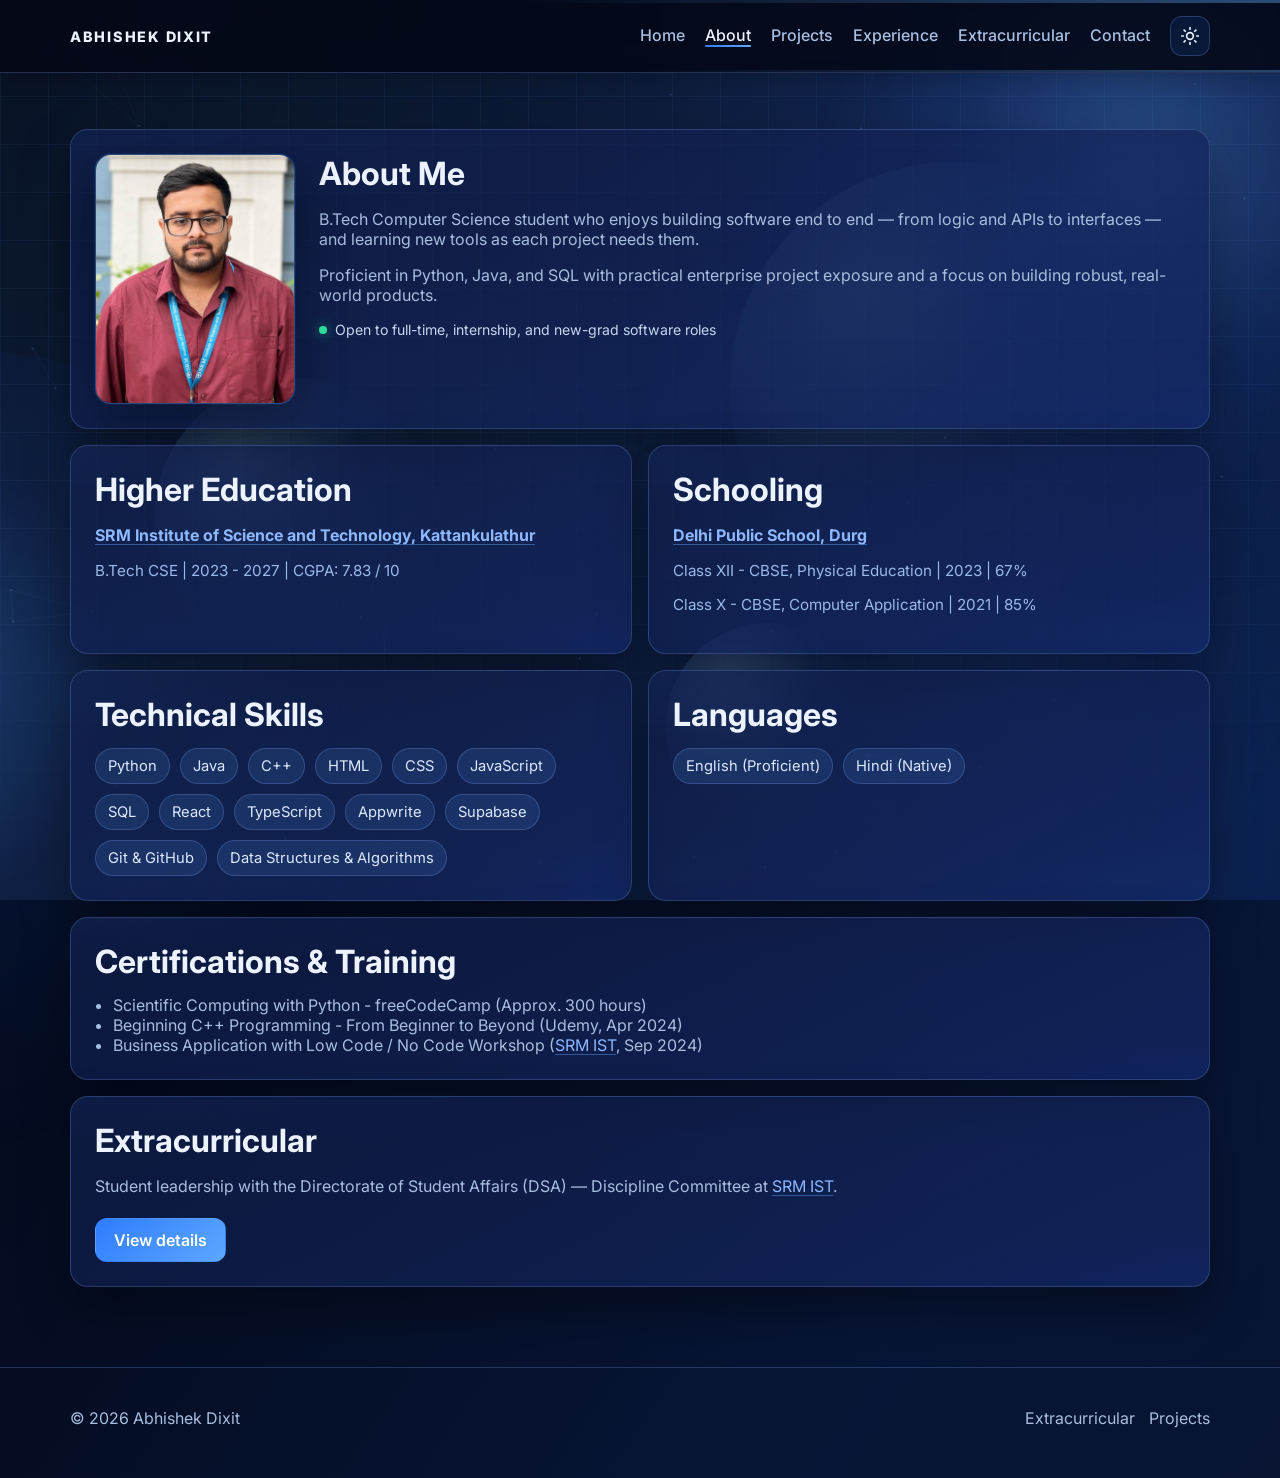
==== commit 2f0b35bc: "Fix mobile menu, improve mobile performance, Web3Forms" ====
--- a/about.html
+++ b/about.html
@@ -86,7 +86,14 @@
               </svg
             ></span>
           </button>
-          <button class="menu-toggle" id="menuToggle" aria-label="Toggle navigation">
+          <button
+            type="button"
+            class="menu-toggle"
+            id="menuToggle"
+            aria-label="Toggle navigation"
+            aria-controls="navMenu"
+            aria-expanded="false"
+          >
             <span></span><span></span><span></span>
           </button>
         </div>
--- a/styles.css
+++ b/styles.css
@@ -503,7 +503,7 @@
   backdrop-filter: blur(6px) saturate(1.1);
   border-bottom: 1px solid var(--line);
   box-shadow: 0 4px 24px rgba(0, 0, 0, 0.2);
-  overflow: hidden;
+  /* must stay visible: mobile .nav menu drops below the bar; overflow hidden clipped it */
 }
 
 .site-header::after {
@@ -1462,14 +1462,49 @@
     grid-template-columns: 1fr;
   }
 
+  .site-header {
+    -webkit-backdrop-filter: none;
+    backdrop-filter: none;
+  }
+
+  .site-header::after {
+    animation: none;
+    opacity: 0.5;
+  }
+
+  .fx-canvas {
+    display: none !important;
+  }
+
+  .theme-toggle {
+    animation: none;
+  }
+
+  .card::after {
+    animation: none;
+    opacity: 0.3;
+  }
+
   .menu-toggle {
-    display: block;
+    display: flex;
+    position: relative;
+    z-index: 10;
+    flex-direction: column;
+    align-items: center;
+    justify-content: center;
+    touch-action: manipulation;
+    -webkit-tap-highlight-color: transparent;
+    min-width: 44px;
+    min-height: 44px;
   }
 
   .nav {
     position: absolute;
-    right: 4%;
-    top: 72px;
+    z-index: 8;
+    right: 0;
+    left: auto;
+    top: 100%;
+    margin-top: 0;
     display: grid;
     gap: 10px;
     min-width: 190px;
@@ -1477,15 +1512,18 @@
     border-radius: 14px;
     border: 1px solid var(--line);
     background: var(--nav-menu-bg);
+    box-shadow: 0 16px 40px rgba(0, 0, 0, 0.35);
     transform: translateY(-8px);
     opacity: 0;
+    visibility: hidden;
     pointer-events: none;
-    transition: 0.2s ease;
+    transition: opacity 0.2s ease, transform 0.2s ease, visibility 0.2s;
   }
 
   .nav.open {
     transform: translateY(0);
     opacity: 1;
+    visibility: visible;
     pointer-events: auto;
   }
 }
